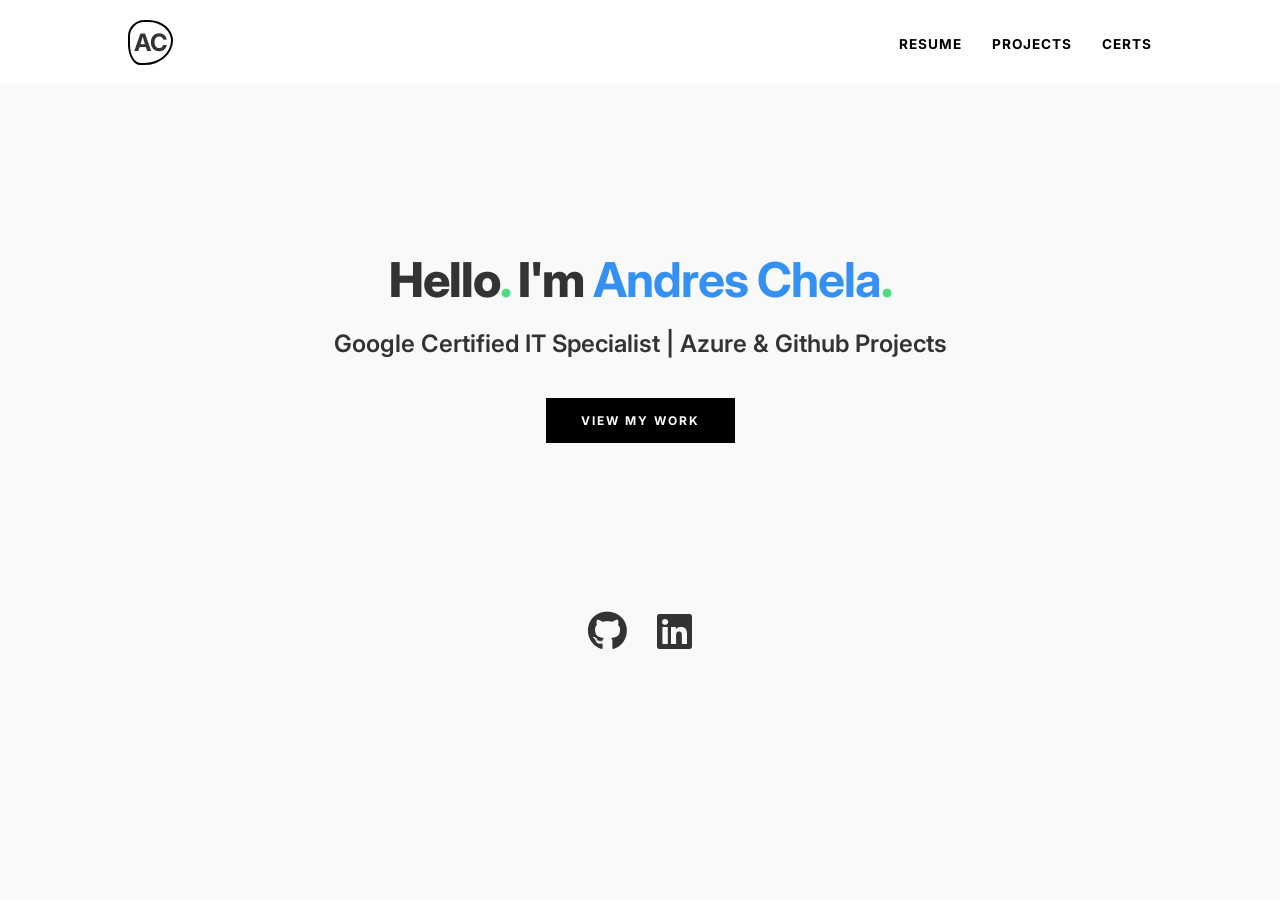
==== index.html @ b97998e6 "Add social media icons and adjust hero section height" ====
<!DOCTYPE html>
<html lang="en">
<head>
    <meta charset="UTF-8">
    <meta name="viewport" content="width=device-width, initial-scale=1.0">
    <title>Sam | Product Manager & Maker</title>
    <link rel="stylesheet" href="styles.css">
    
    <link href="https://fonts.googleapis.com/css2?family=Inter:wght@400;700&display=swap" rel="stylesheet">
</head>
<body>

    <header>
        <nav>
            <div class="logo">
                <div class="logo-circle">AC</div>
            </div>
            <ul class="nav-links">
                <li><a href="#">RESUME</a></li>
                <li><a href="#">PROJECTS</a></li>
                <li><a href="#">CERTS</a></li>
            </ul>
        </nav>
    </header>

 <main class="hero">
    <div class="hero-content">
        <h1>Hello<span class="dot">.</span> I'm <span class="name-highlight">Andres Chela</span><span class="dot">.</span></h1>
        <p>Google Certified IT Specialist | Azure & Github Projects</p>
        <a href="#" class="btn">VIEW MY WORK</a>
    </div>
</main>
<link rel="stylesheet" href="https://cdnjs.cloudflare.com/ajax/libs/font-awesome/6.5.1/css/all.min.css">

<div class="social-container">
    <a href="https://google.com" target="_blank" class="social-icon">
        <i class="fa-brands fa-github"></i>
    </a>
    <a href="https://google.com" target="_blank" class="social-icon">
        <i class="fa-brands fa-linkedin"></i>
    </a>
</div>
</body>
</html>
---- styles.css ----
/* General Reset */
* {
    margin: 0;
    padding: 0;
    box-sizing: border-box;
}

body {
    font-family: 'Inter', sans-serif;
    background-color: #f9f9f9; /* Off-white background from image */
    color: #333;
}

/* Header & Navigation */
header {
    background-color: #ffffff;
    padding: 20px 10%;
    display: flex;
    justify-content: center;
}

nav {
    width: 100%;
    max-width: 1200px;
    display: flex;
    justify-content: space-between;
    align-items: center;
}

.logo-circle {
    width: 45px;
    height: 45px;
    border: 2px solid #000;
    border-radius: 40% 60% 70% 30% / 40% 50% 60% 50%; /* Organic shape */
    display: flex;
    align-items: center;
    justify-content: center;
    font-weight: 700;
    font-size: 1.5rem;
}

.nav-links {
    list-style: none;
    display: flex;
    gap: 30px;
}

.nav-links a {
    text-decoration: none;
    color: #000;
    font-weight: 700;
    font-size: 0.85rem;
    letter-spacing: 1px;
}

/* Hero Section */
.hero {
    height: 58vh;
    display: flex;
    align-items: center;
    justify-content: center;
    text-align: center;
}

.hero-content h1 {
    font-size: 3rem;
    font-weight: 800;
    margin-bottom: 20px;
    letter-spacing: -1px;
}

.dot {
    color: #4ade80; /* The teal/green accent color */
}

.hero-content p {
    font-size: 1.5rem;
    font-weight: 600;
    color: #333;
    margin-bottom: 40px;
}
.name-highlight {
    color: #3490f3; /* This is a professional "Google" blue */
    font-weight: bold; /* Optional: makes the name pop more */
}

/* Button */
.btn {
    display: inline-block;
    background-color: #000;
    color: #fff;
    padding: 15px 35px;
    text-decoration: none;
    font-size: 0.75rem;
    font-weight: 700;
    letter-spacing: 2px;
    transition: opacity 0.3s ease;
}

.btn:hover {
    opacity: 0.8;
}
/* Social Media Icons */

.social-container {
    display: flex;             /* Enables Flexbox */
    justify-content: center;   /* Centers horizontally */
    align-items: center;       /* Centers vertically */
    gap: 30px;                /* Space between icons */
    
}

.social-icon {
    font-size: 40px;           /* Size of the icons */
    color: #333;               /* Initial dark color */
    text-decoration: none;
    transition: color 0.3s ease; /* Smooth color change */
}

.social-icon:hover {
    color: #5fdb5f;            /* Light green on hover */
}
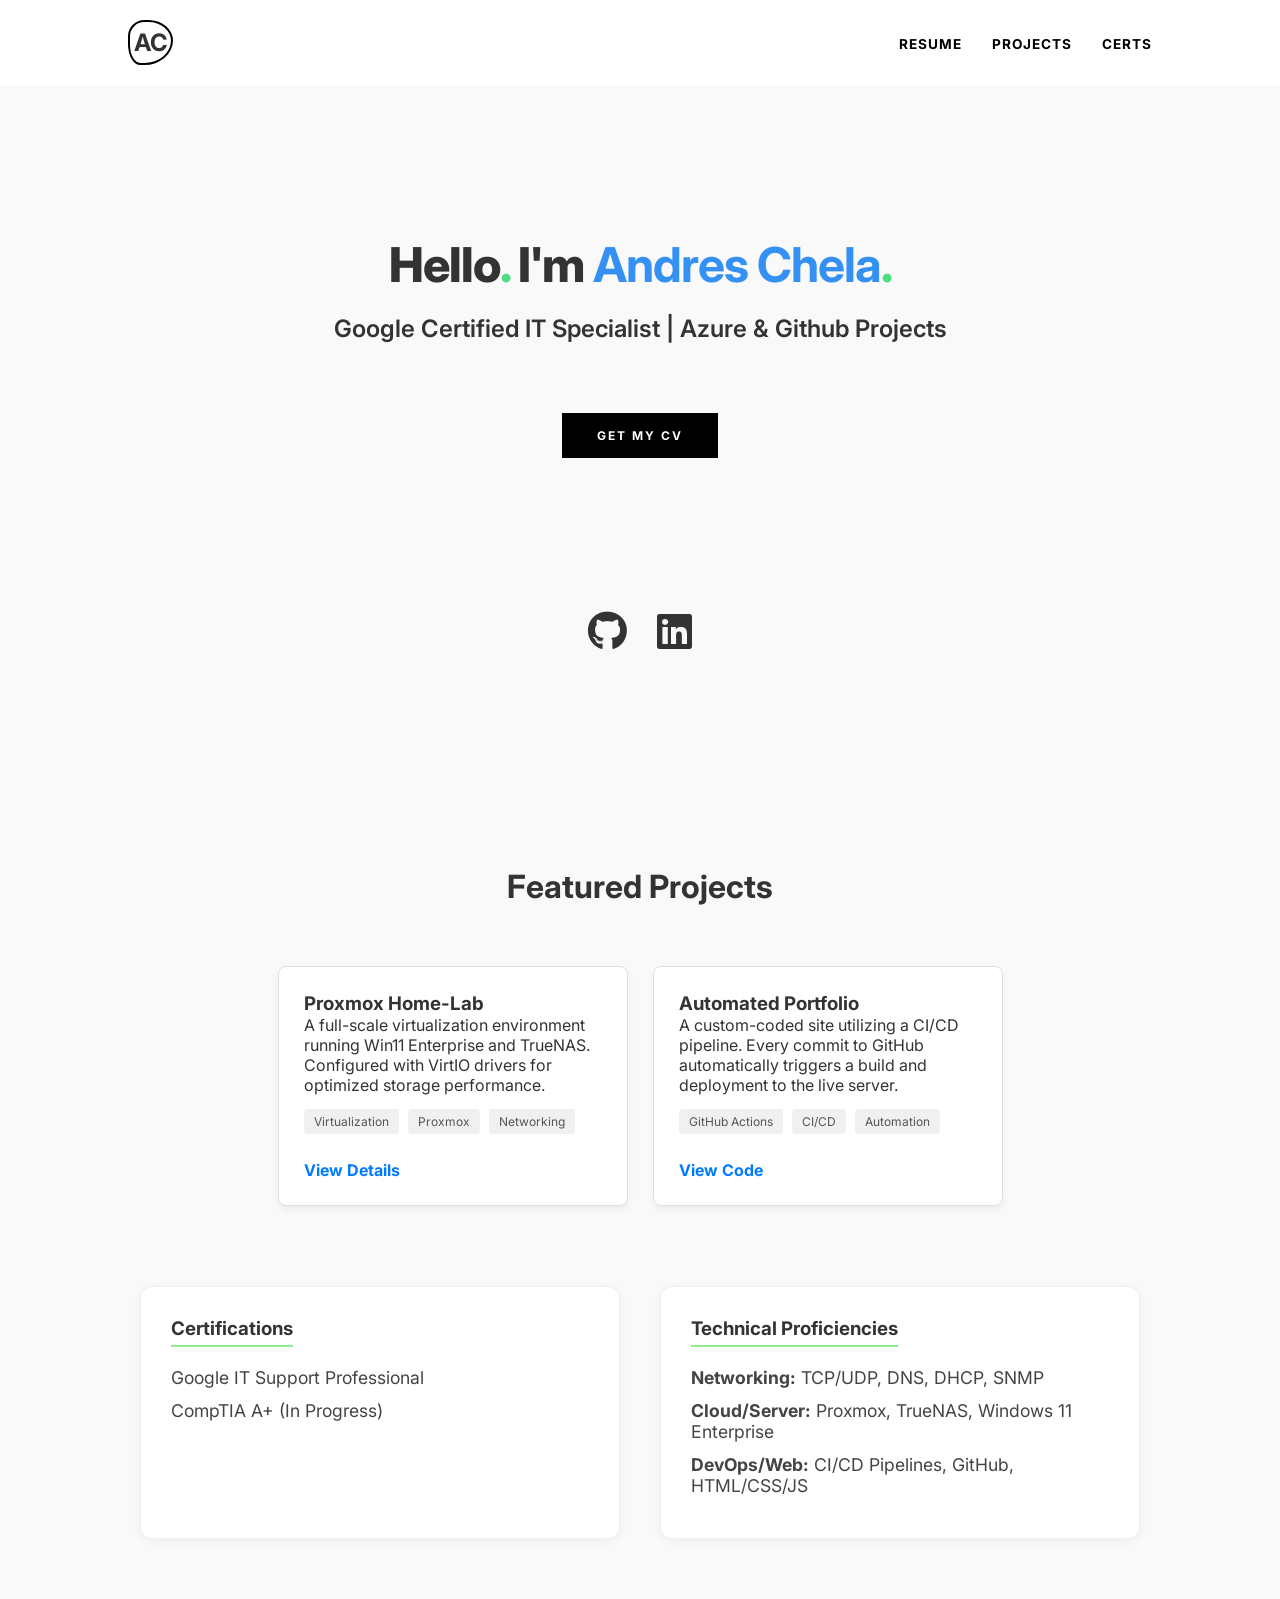
==== commit 751bf0ed: "Update navigation links, enhance hero section, and add project and skills sections" ====
--- a/index.html
+++ b/index.html
@@ -17,8 +17,8 @@
             </div>
             <ul class="nav-links">
                 <li><a href="#">RESUME</a></li>
-                <li><a href="#">PROJECTS</a></li>
-                <li><a href="#">CERTS</a></li>
+                <li><a href="#projects">PROJECTS</a></li>
+                <li><a href="#skills">CERTS</a></li>
             </ul>
         </nav>
     </header>
@@ -27,18 +27,65 @@
     <div class="hero-content">
         <h1>Hello<span class="dot">.</span> I'm <span class="name-highlight">Andres Chela</span><span class="dot">.</span></h1>
         <p>Google Certified IT Specialist | Azure & Github Projects</p>
-        <a href="#" class="btn">VIEW MY WORK</a>
+        <a href="#" class="btn">GET MY CV</a>
     </div>
 </main>
 <link rel="stylesheet" href="https://cdnjs.cloudflare.com/ajax/libs/font-awesome/6.5.1/css/all.min.css">
 
 <div class="social-container">
-    <a href="https://google.com" target="_blank" class="social-icon">
+    <a href="https://github.com/AndresChela" target="_blank" class="social-icon">
         <i class="fa-brands fa-github"></i>
     </a>
     <a href="https://google.com" target="_blank" class="social-icon">
         <i class="fa-brands fa-linkedin"></i>
     </a>
 </div>
+<section id="projects" class="projects-section">
+    <h2 class="section-title">Featured Projects</h2>
+    <div class="projects-container">
+        
+        <div class="project-card">
+            <h3>Proxmox Home-Lab</h3>
+            <p>A full-scale virtualization environment running Win11 Enterprise and TrueNAS. Configured with VirtIO drivers for optimized storage performance.</p>
+            <div class="tags">
+                <span>Virtualization</span>
+                <span>Proxmox</span>
+                <span>Networking</span>
+            </div>
+            <a href="https://google.com" class="project-link">View Details</a>
+        </div>
+
+        <div class="project-card">
+            <h3>Automated Portfolio</h3>
+            <p>A custom-coded site utilizing a CI/CD pipeline. Every commit to GitHub automatically triggers a build and deployment to the live server.</p>
+            <div class="tags">
+                <span>GitHub Actions</span>
+                <span>CI/CD</span>
+                <span>Automation</span>
+            </div>
+            <a href="https://github.com/AndresChela/Portfolio-Project-Final" class="project-link">View Code</a>
+        </div>
+
+    </div>
+</section>
+<section id="skills" class="skills-section">
+    <div class="skills-grid">
+        <div class="skill-category">
+            <h3>Certifications</h3>
+            <ul>
+                <li>Google IT Support Professional</li>
+                <li>CompTIA A+ (In Progress)</li>
+            </ul>
+        </div>
+        <div class="skill-category">
+            <h3>Technical Proficiencies</h3>
+            <ul>
+                <li><strong>Networking:</strong> TCP/UDP, DNS, DHCP, SNMP</li>
+                <li><strong>Cloud/Server:</strong> Proxmox, TrueNAS, Windows 11 Enterprise</li>
+                <li><strong>DevOps/Web:</strong> CI/CD Pipelines, GitHub, HTML/CSS/JS</li>
+            </ul>
+        </div>
+    </div>
+</section>
 </body>
 </html>
--- a/styles.css
+++ b/styles.css
@@ -4,7 +4,9 @@
     padding: 0;
     box-sizing: border-box;
 }
-
+html {
+    scroll-behavior: smooth;
+}
 body {
     font-family: 'Inter', sans-serif;
     background-color: #f9f9f9; /* Off-white background from image */
@@ -77,7 +79,7 @@
     font-size: 1.5rem;
     font-weight: 600;
     color: #333;
-    margin-bottom: 40px;
+    margin-bottom: 70px;
 }
 .name-highlight {
     color: #3490f3; /* This is a professional "Google" blue */
@@ -118,5 +120,138 @@
 }
 
 .social-icon:hover {
-    color: #5fdb5f;            /* Light green on hover */
+    color: #90ee90;            /* Light green on hover */
+}
+
+/* Section2 */
+
+/* Section Title */
+.section-title {
+    text-align: center;
+    margin-bottom: 40px;
+    margin-top: 211px;
+        font-family: 'Inter', sans-serif;
+    font-size: 2rem;
+}
+
+/* Flexbox Container */
+.projects-container {
+    display: flex;
+    justify-content: center;
+    flex-wrap: wrap; /* Allows cards to stack on mobile */
+    gap: 25px;       /* Space between cards */
+    padding: 20px;
+}
+
+/* The Project Cards */
+.project-card {
+    background: #ffffff;
+    border: 1px solid #e0e0e0;
+    padding: 25px;
+    width: 350px;
+    
+    /* Slightly curved edges */
+    border-radius: 8px; 
+    
+    /* Subtle shadow to make them pop */
+    box-shadow: 0 4px 6px rgba(0,0,0,0.05);
+    transition: transform 0.2s ease;
+}
+
+.project-card:hover {
+    transform: translateY(-5px); /* Moves up slightly on hover */
+}
+
+/* Tags Styling */
+.tags {
+    margin: 15px 0;
+}
+
+.tags span {
+    background: #f0f0f0;
+    color: #555;
+    font-size: 12px;
+    padding: 5px 10px;
+    border-radius: 4px;
+    margin-right: 5px;
+}
+
+/* Link Styling */
+.project-link {
+    display: inline-block;
+    margin-top: 15px;
+    color: #007bff;
+    text-decoration: none;
+    font-weight: bold;
+}
+
+/* Skills Section Styling */
+.skills-section {
+    padding: 60px 20px;
+    background-color: #f9f9f9; /* Subtle contrast from the projects section */
+}
+
+.skills-grid {
+    display: flex;
+    justify-content: center;
+    flex-wrap: wrap;
+    gap: 40px;
+    max-width: 1000px;
+    margin: 0 auto;
+}
+
+.skill-category {
+    flex: 1;
+    min-width: 300px;
+    background: white;
+    padding: 30px;
+    border-radius: 12px; /* Matching the slight curve */
+    box-shadow: 0 2px 10px rgba(0,0,0,0.05);
+    border: 1px solid #eee;
+}
+
+.skill-category h3 {
+    margin-top: 0;
+    color: #333;
+    border-bottom: 2px solid #90ee90; /* That light green for consistency */
+    display: inline-block;
+    padding-bottom: 5px;
+    margin-bottom: 20px;
+}
+
+/* List styling */
+.skill-category ul {
+    list-style: none;
+    padding: 0;
+}
+
+.skill-category li {
+    margin-bottom: 12px;
+    font-size: 1.1rem;
+    color: #444;
+}
+
+/* Contact Footer Styling */
+.contact-footer {
+    text-align: center;
+    padding: 80px 20px;
+    background: #2d3436; /* Dark background for a strong finish */
+    color: white;
+}
+
+.contact-footer .btn {
+    background-color: #90ee90; /* Your light green theme */
+    color: #2d3436;
+    padding: 15px 40px;
+    font-weight: bold;
+    border-radius: 30px; /* Fully rounded button for contrast */
+    text-decoration: none;
+    display: inline-block;
+    margin-top: 20px;
+    transition: 0.3s;
+}
+
+.contact-footer .btn:hover {
+    background-color: #76c776;
+    transform: scale(1.05);
 }
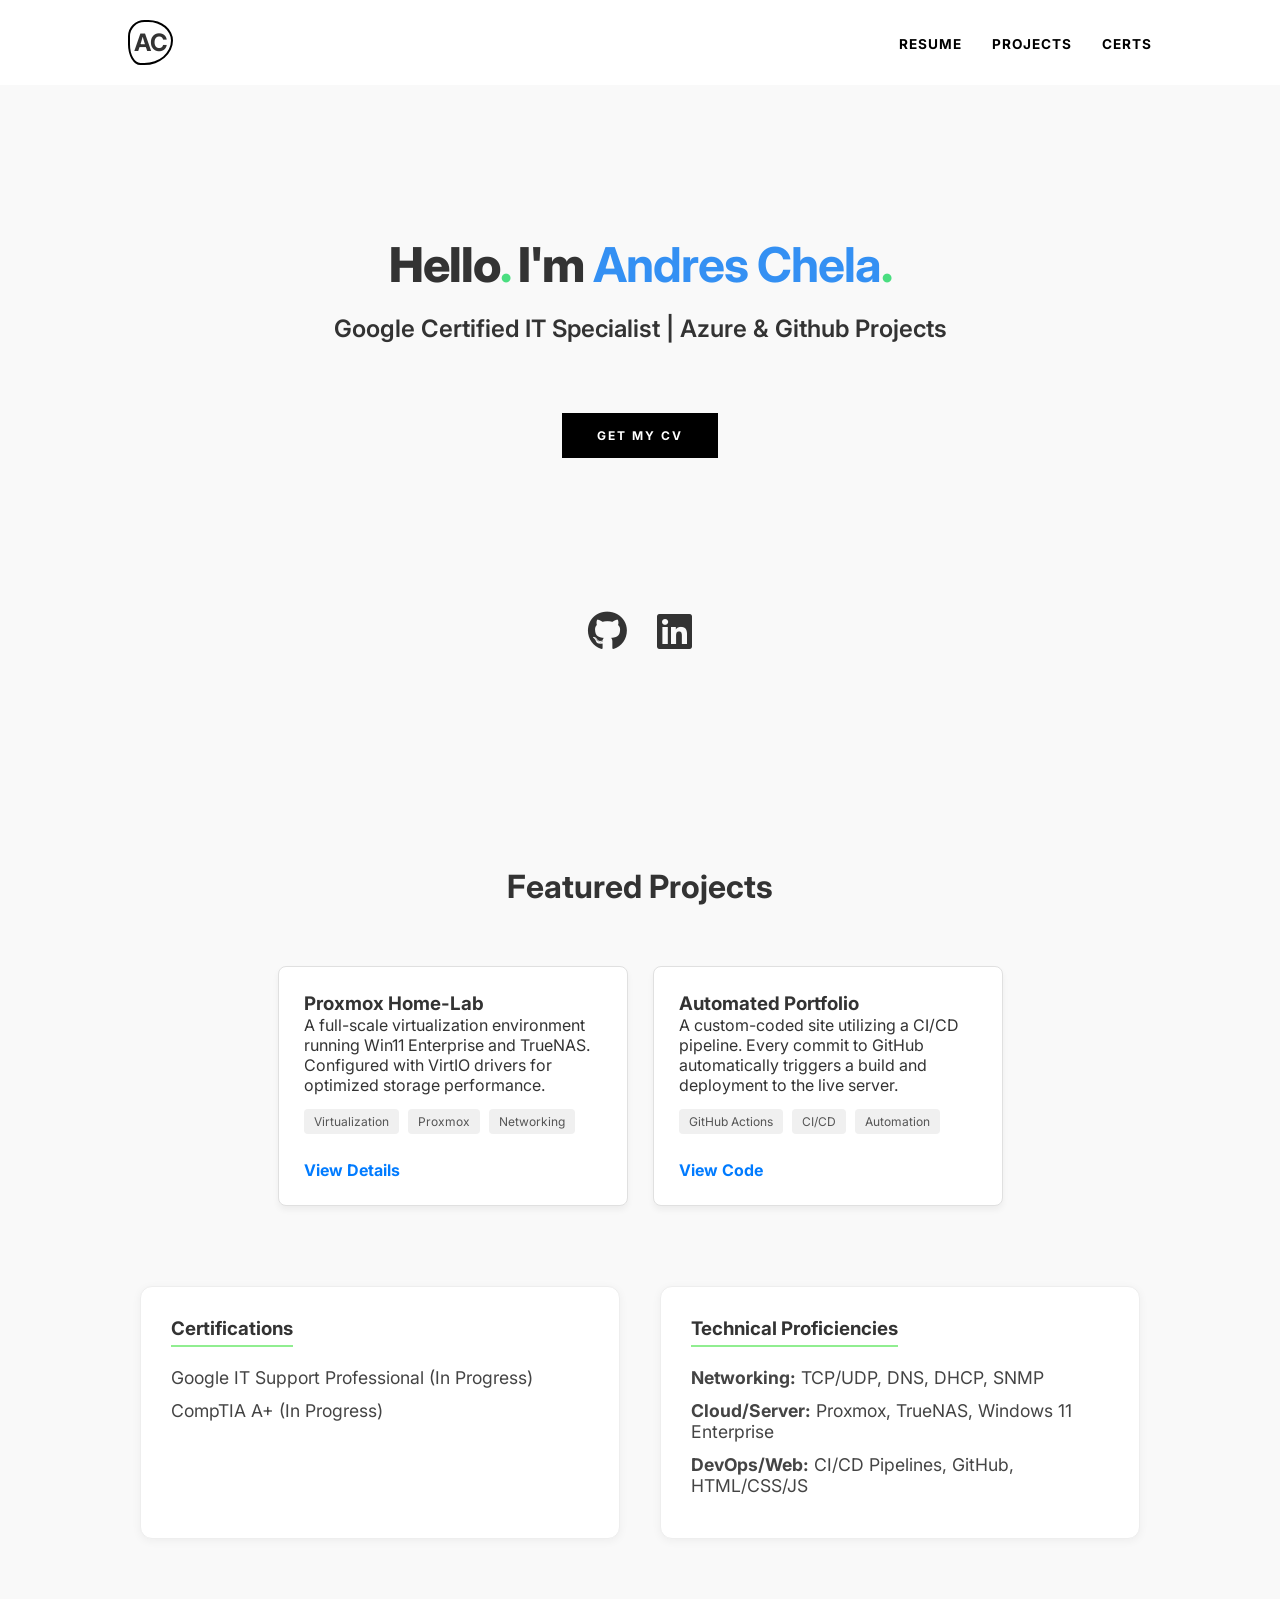
==== commit 3787d1c4: "Update certification status to reflect progress on Google IT Support Professional" ====
--- a/index.html
+++ b/index.html
@@ -3,7 +3,7 @@
 <head>
     <meta charset="UTF-8">
     <meta name="viewport" content="width=device-width, initial-scale=1.0">
-    <title>Sam | Product Manager & Maker</title>
+    <title>Portfolio-Andres-Chela</title>
     <link rel="stylesheet" href="styles.css">
     
     <link href="https://fonts.googleapis.com/css2?family=Inter:wght@400;700&display=swap" rel="stylesheet">
@@ -27,7 +27,7 @@
     <div class="hero-content">
         <h1>Hello<span class="dot">.</span> I'm <span class="name-highlight">Andres Chela</span><span class="dot">.</span></h1>
         <p>Google Certified IT Specialist | Azure & Github Projects</p>
-        <a href="#" class="btn">GET MY CV</a>
+        <a href="final resume.pdf" class="btn">GET MY CV</a>
     </div>
 </main>
 <link rel="stylesheet" href="https://cdnjs.cloudflare.com/ajax/libs/font-awesome/6.5.1/css/all.min.css">
@@ -73,7 +73,7 @@
         <div class="skill-category">
             <h3>Certifications</h3>
             <ul>
-                <li>Google IT Support Professional</li>
+                <li>Google IT Support Professional (In Progress)</li>
                 <li>CompTIA A+ (In Progress)</li>
             </ul>
         </div>
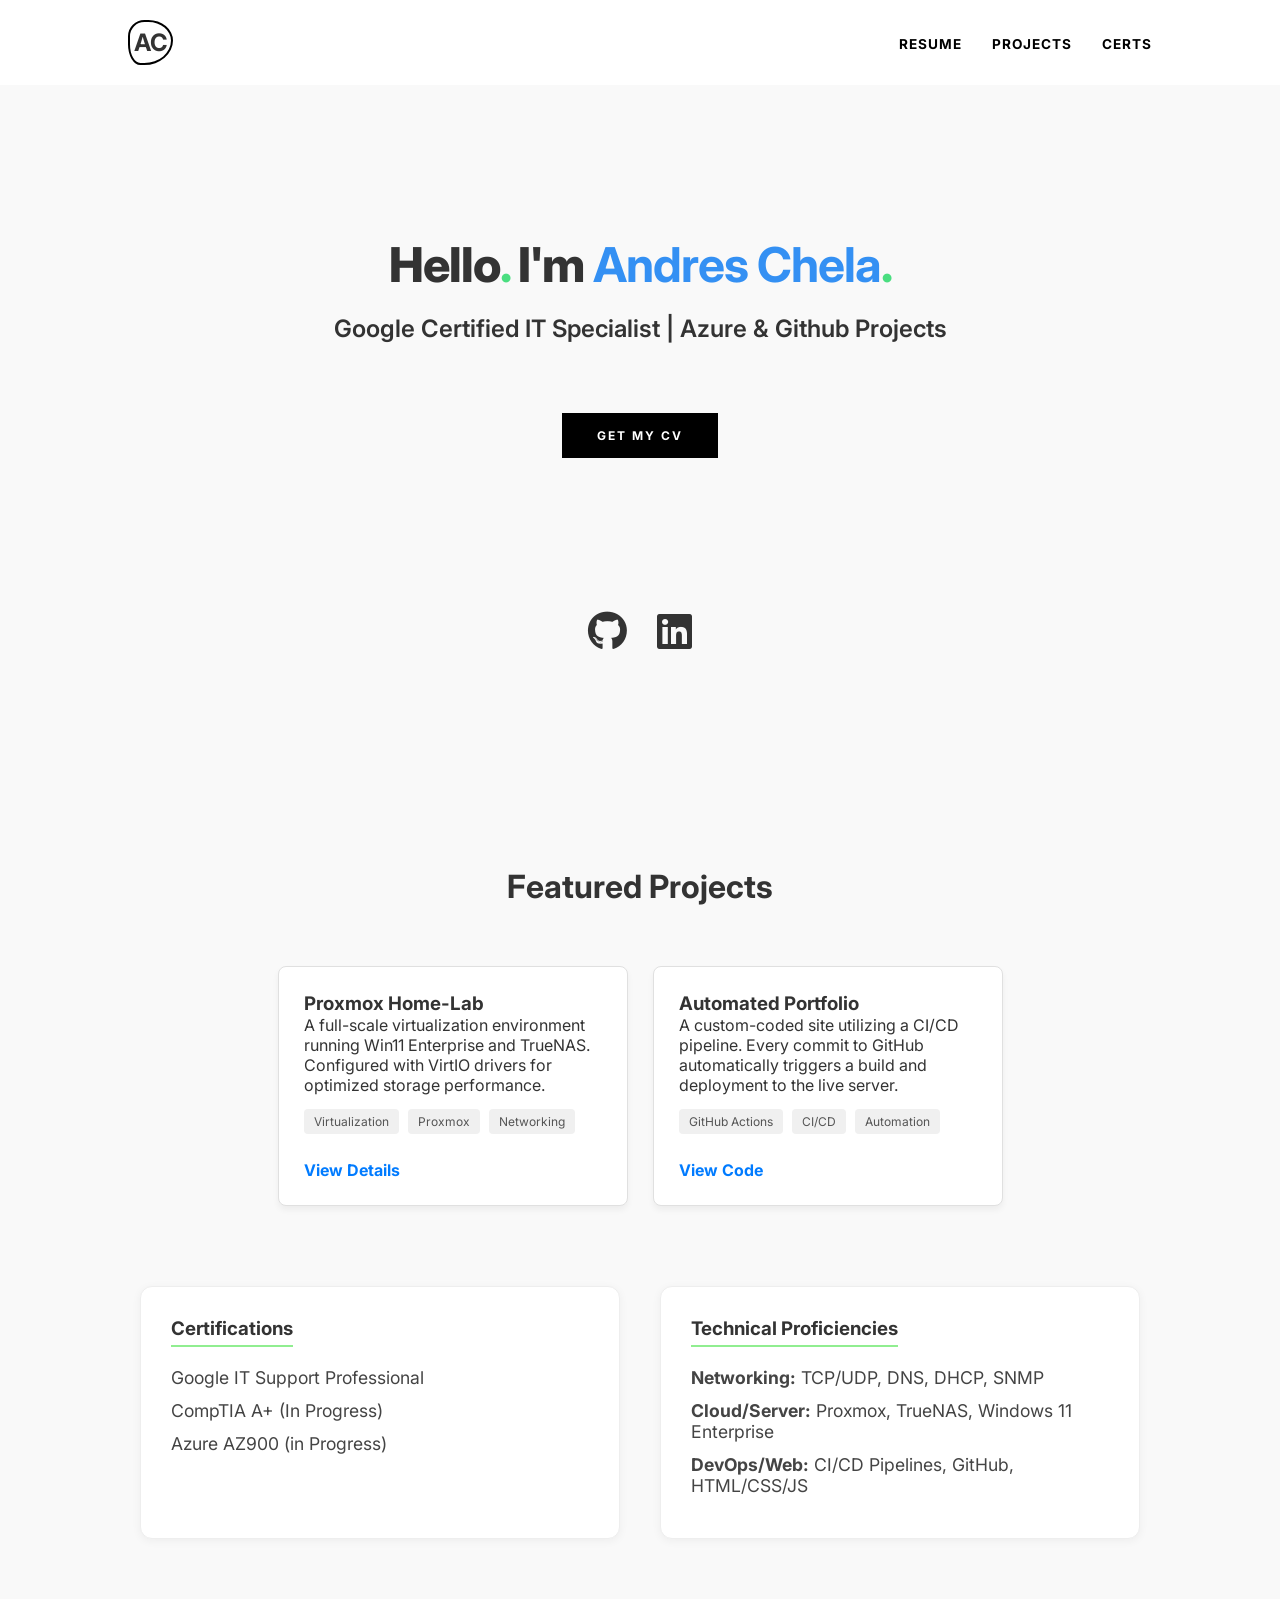
==== commit 35771062: "Update certification status and add Azure AZ900 to skills section" ====
--- a/index.html
+++ b/index.html
@@ -36,7 +36,7 @@
     <a href="https://github.com/AndresChela" target="_blank" class="social-icon">
         <i class="fa-brands fa-github"></i>
     </a>
-    <a href="https://google.com" target="_blank" class="social-icon">
+    <a href="www.linkedin.com/in/andres-pc-a3a108407" target="_blank" class="social-icon">
         <i class="fa-brands fa-linkedin"></i>
     </a>
 </div>
@@ -52,7 +52,7 @@
                 <span>Proxmox</span>
                 <span>Networking</span>
             </div>
-            <a href="https://google.com" class="project-link">View Details</a>
+            <a href="proxmox-project.html" class="project-link">View Details</a>
         </div>
 
         <div class="project-card">
@@ -73,8 +73,9 @@
         <div class="skill-category">
             <h3>Certifications</h3>
             <ul>
-                <li>Google IT Support Professional (In Progress)</li>
+                <li>Google IT Support Professional</li>
                 <li>CompTIA A+ (In Progress)</li>
+                <li>Azure AZ900 (in Progress)</li>
             </ul>
         </div>
         <div class="skill-category">
